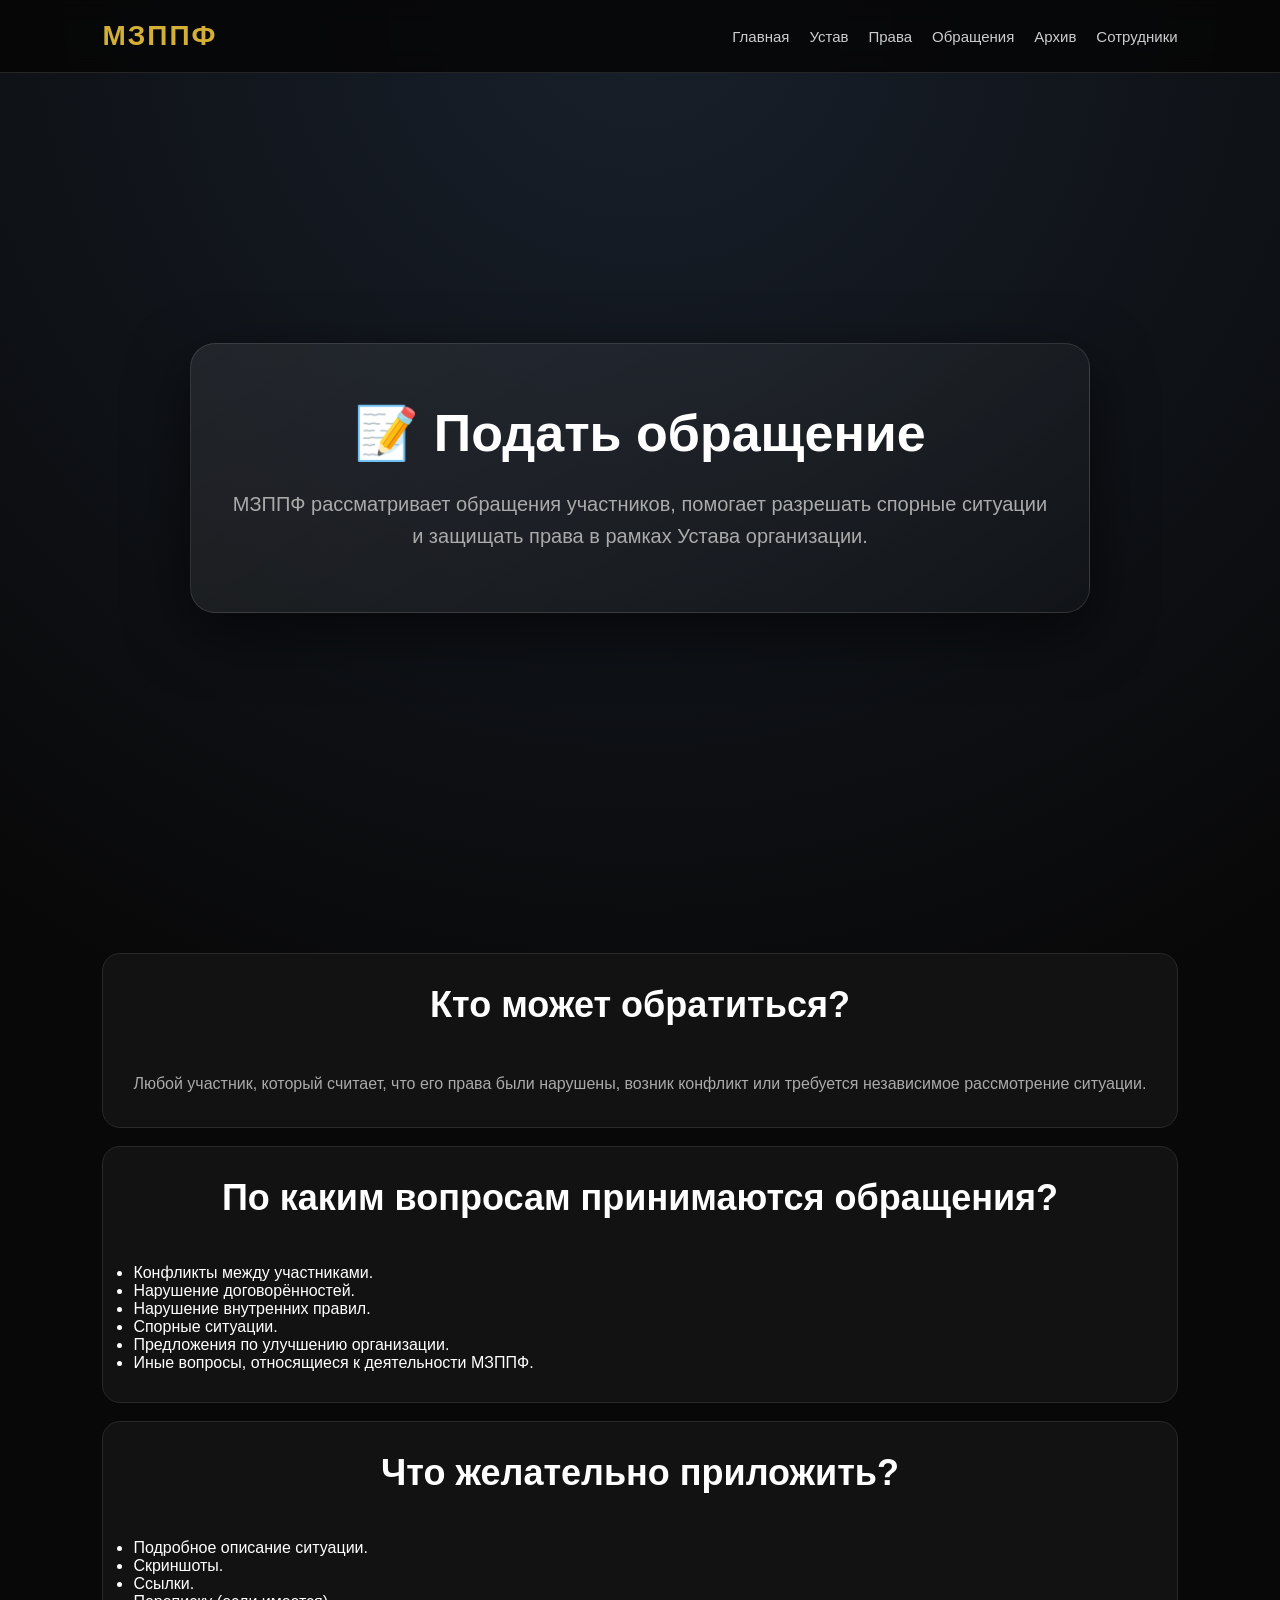
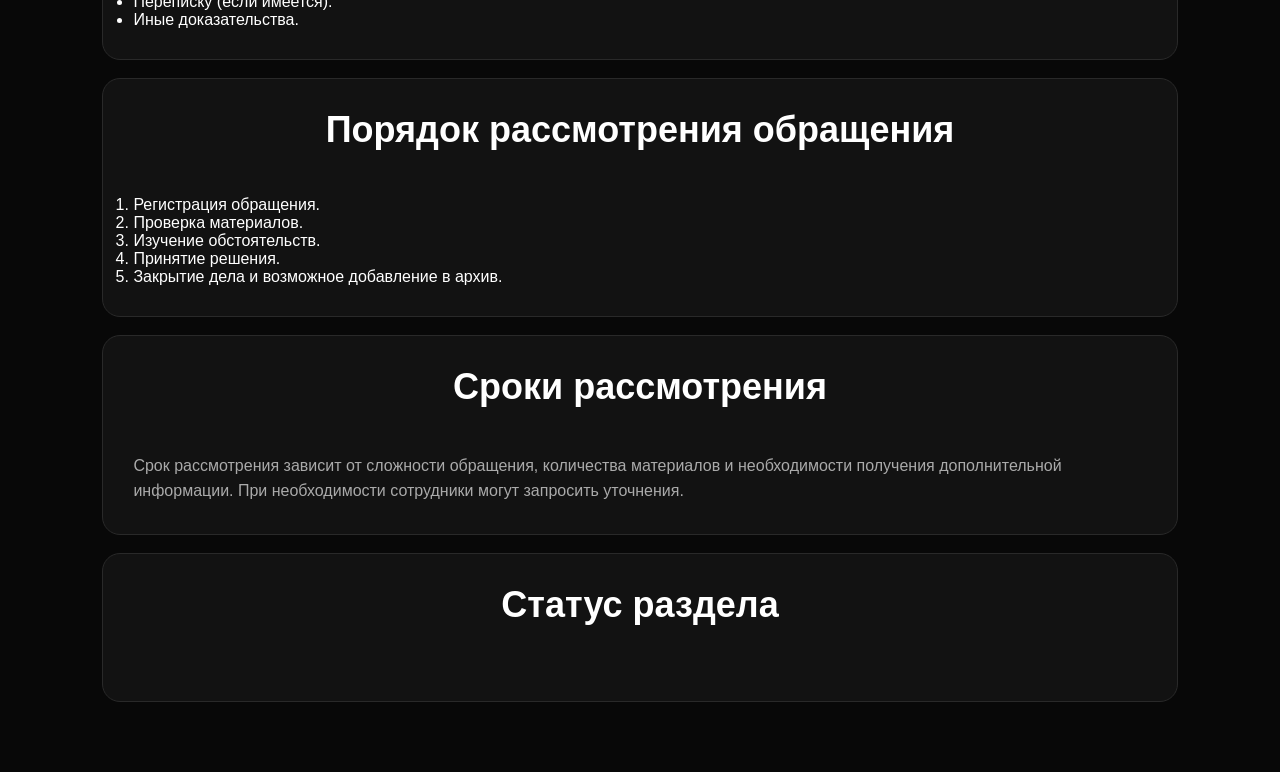
==== pages/appeals.html @ b95d1727 "update" ====
<!DOCTYPE html>
<html lang="ru">
<head>

<meta charset="UTF-8">
<meta name="viewport" content="width=device-width, initial-scale=1.0">

<title>Подать обращение | МЗППФ</title>

<link rel="stylesheet" href="../style.css">

</head>

<body>

<header>

<div class="logo">МЗППФ</div>

<nav>
<a href="../index.html">Главная</a>
<a href="ustav.html">Устав</a>
<a href="rights.html">Права</a>
<a href="appeals.html">Обращения</a>
<a href="archive.html">Архив</a>
<a href="staff.html">Сотрудники</a>
</nav>

</header>

<main>

<section class="hero">

<div class="hero-card">

<h1>📝 Подать обращение</h1>

<p>

МЗППФ рассматривает обращения участников, помогает разрешать спорные ситуации и защищать права в рамках Устава организации.

</p>

</div>

</section>

<section>

<div class="card">

<h2>Кто может обратиться?</h2>

<p>

Любой участник, который считает, что его права были нарушены, возник конфликт или требуется независимое рассмотрение ситуации.

</p>

</div>

<br>

<div class="card">

<h2>По каким вопросам принимаются обращения?</h2>

<ul>

<li>Конфликты между участниками.</li>

<li>Нарушение договорённостей.</li>

<li>Нарушение внутренних правил.</li>

<li>Спорные ситуации.</li>

<li>Предложения по улучшению организации.</li>

<li>Иные вопросы, относящиеся к деятельности МЗППФ.</li>

</ul>

</div>

<br>

<div class="card">

<h2>Что желательно приложить?</h2>

<ul>

<li>Подробное описание ситуации.</li>

<li>Скриншоты.</li>

<li>Ссылки.</li>

<li>Переписку (если имеется).</li>

<li>Иные доказательства.</li>

</ul>

</div>

<br>

<div class="card">

<h2>Порядок рассмотрения обращения</h2>

<ol>

<li>Регистрация обращения.</li>

<li>Проверка материалов.</li>

<li>Изучение обстоятельств.</li>

<li>Принятие решения.</li>

<li>Закрытие дела и возможное добавление в архив.</li>

</ol>

</div>

<br>

<div class="card">

<h2>Сроки рассмотрения</h2>

<p>

Срок рассмотрения зависит от сложности обращения, количества материалов и необходимости получения дополнительной информации. При необходимости сотрудники могут запросить уточнения.

</p>

</div>

<br>

<div class="card">

<h2>Статус раздела</h2
---- style.css ----
/* =========================
   МЗППФ GLOBAL STYLE
========================= */


* {
    margin: 0;
    padding: 0;
    box-sizing: border-box;
}


body {

    background:
    radial-gradient(circle at top, #18202b 0%, #080808 45%);

    color: white;

    font-family:
    "Segoe UI",
    Arial,
    sans-serif;

    min-height:100vh;

}



/* =========================
   HEADER
========================= */


header {

    width:100%;

    display:flex;

    justify-content:space-between;

    align-items:center;

    padding:20px 8%;

    background:
    rgba(5,5,5,0.85);

    border-bottom:1px solid #252525;

    position:sticky;

    top:0;

    z-index:10;

    backdrop-filter:blur(10px);

}



.logo {

    font-size:28px;

    font-weight:800;

    color:#d4af37;

    letter-spacing:2px;

}



nav {

    display:flex;

    gap:20px;

}



nav a {

    color:#ccc;

    text-decoration:none;

    font-size:15px;

    transition:.3s;

}



nav a:hover {

    color:#d4af37;

}



/* =========================
   HERO
========================= */


.hero {

    min-height:90vh;

    display:flex;

    justify-content:center;

    align-items:center;

    padding:30px;

}



.hero-card {

    max-width:900px;

    text-align:center;

    padding:60px 40px;


    background:

    linear-gradient(
    145deg,
    rgba(255,255,255,.08),
    rgba(255,255,255,.02)
    );


    border:

    1px solid rgba(255,255,255,.12);


    border-radius:25px;


    box-shadow:

    0 20px 60px rgba(0,0,0,.6);


}



.hero h1 {

    font-size:52px;

    line-height:1.15;

    margin-bottom:25px;

}



.hero span {

    color:#d4af37;

}



.hero p {

    color:#aaa;

    font-size:20px;

    line-height:1.6;

}



/* =========================
   BUTTONS
========================= */


.buttons {

    margin-top:40px;

    display:flex;

    justify-content:center;

    gap:15px;

}



.btn {

    padding:15px 30px;

    border-radius:12px;

    border:1px solid #555;

    color:white;

    text-decoration:none;

    background:#151515;

    transition:.3s;

}



.btn:hover {

    transform:translateY(-3px);

    border-color:#d4af37;

}



.btn.main {

    background:#d4af37;

    color:#000;

    border:none;

}



.btn.main:hover {

    box-shadow:

    0 0 25px rgba(212,175,55,.5);

}



/* =========================
   SECTIONS
========================= */


section {

    padding:70px 8%;

}



section h2 {

    text-align:center;

    font-size:36px;

    margin-bottom:45px;

}



/* =========================
   CARDS
========================= */


.cards {

    display:grid;

    grid-template-columns:

    repeat(auto-fit,minmax(250px,1fr));


    gap:25px;

}



.card {


    background:

    rgba(20,20,20,.8);


    border:

    1px solid #292929;


    border-radius:18px;


    padding:30px;


    transition:.3s;


}



.card:hover {


    transform:translateY(-7px);


    border-color:#d4af37;


    box-shadow:

    0 10px 30px rgba(0,0,0,.5);


}



.card h3 {

    color:#d4af37;

    margin-bottom:15px;

    font-size:22px;

}



.card p {

    color:#aaa;

    line-height:1.6;

}



.link {

    text-decoration:none;

    color:white;

}



/* =========================
   STATISTICS
========================= */


.stats .card {

    text-align:center;

}



.stats h3 {

    font-size:40px;

}



/* =========================
   FOOTER
========================= */


footer {

    text-align:center;

    padding:35px;

    border-top:

    1px solid #222;


    color:#777;

    line-height:1.6;

}



/* =========================
   MOBILE
========================= */


@media(max-width:800px){


header {

    flex-direction:column;

    gap:20px;

}



nav {

    flex-wrap:wrap;

    justify-content:center;

}



.hero h1 {

    font-size:36px;

}



.hero-card {

    padding:40px 20px;

}



.hero p {

    font-size:17px;

}



.buttons {

    flex-direction:column;

}



.btn {

    width:100%;

}



section h2 {

    font-size:30px;

}


}
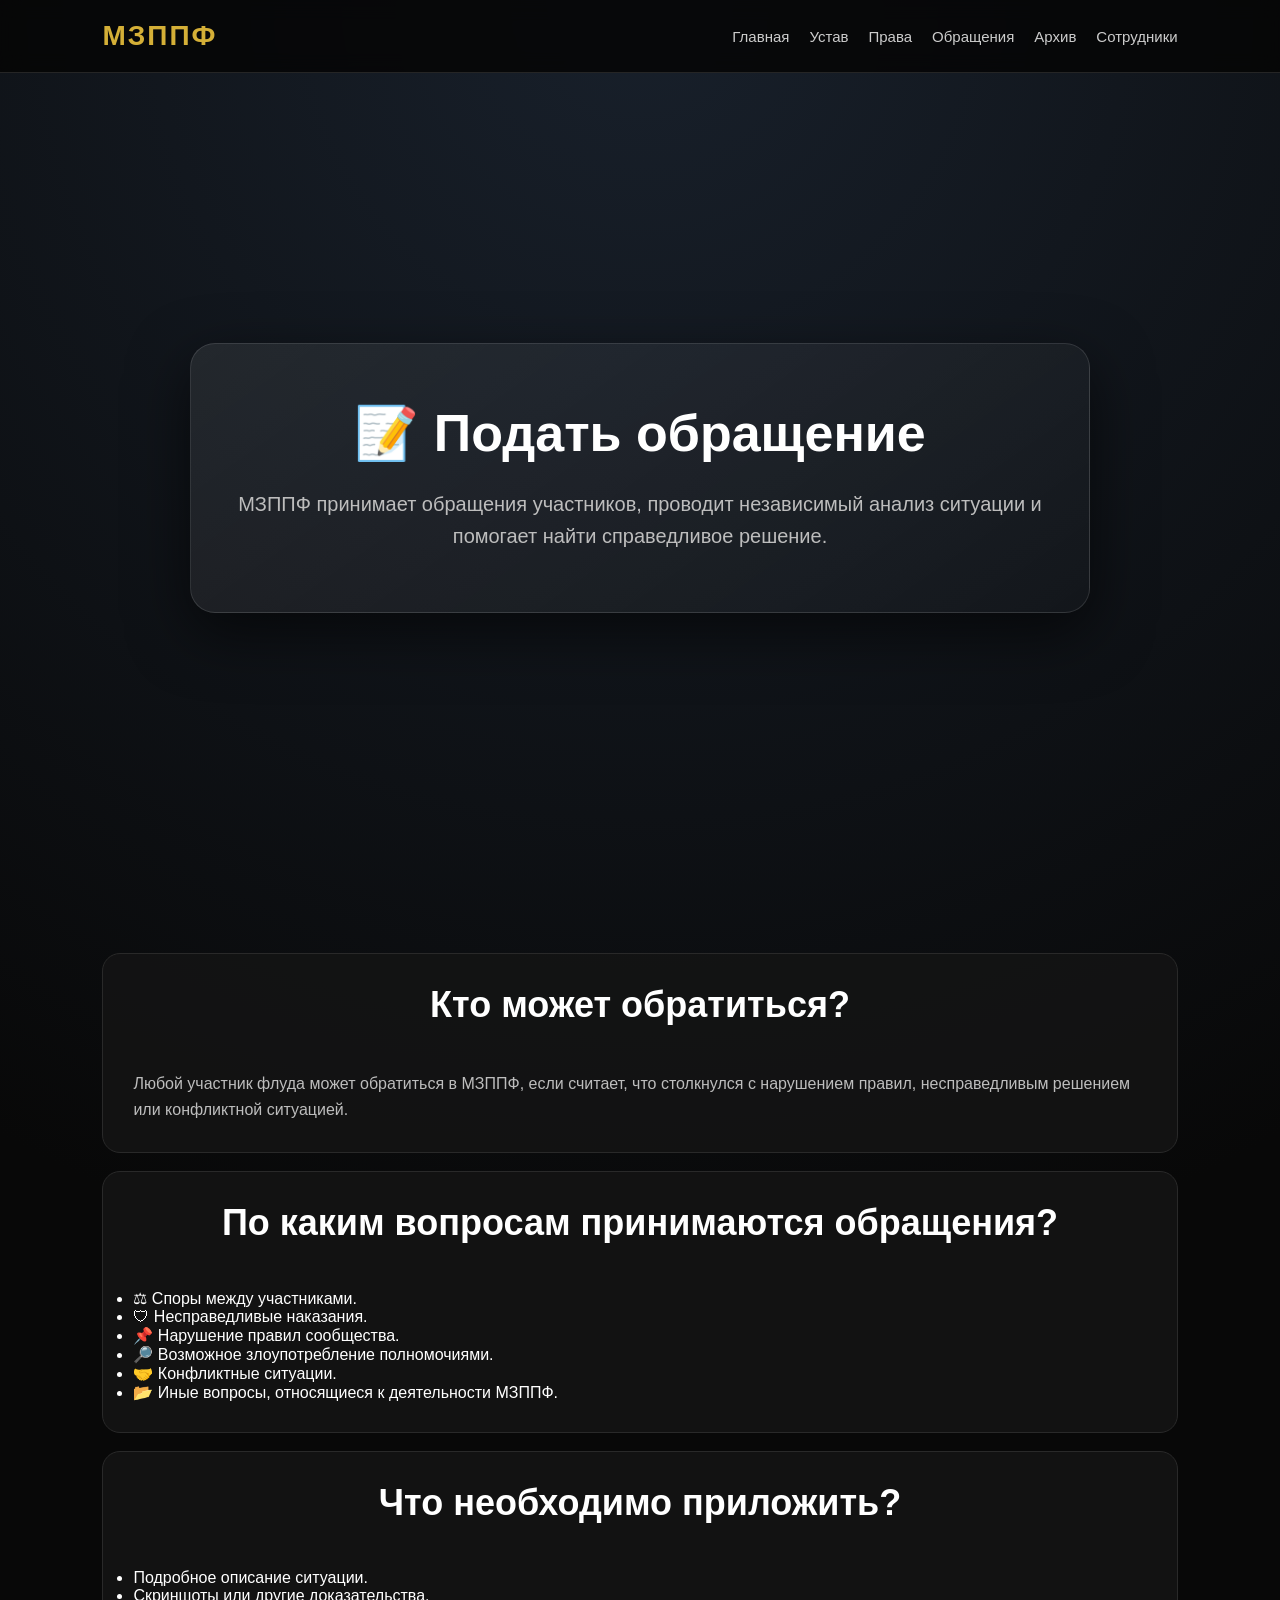
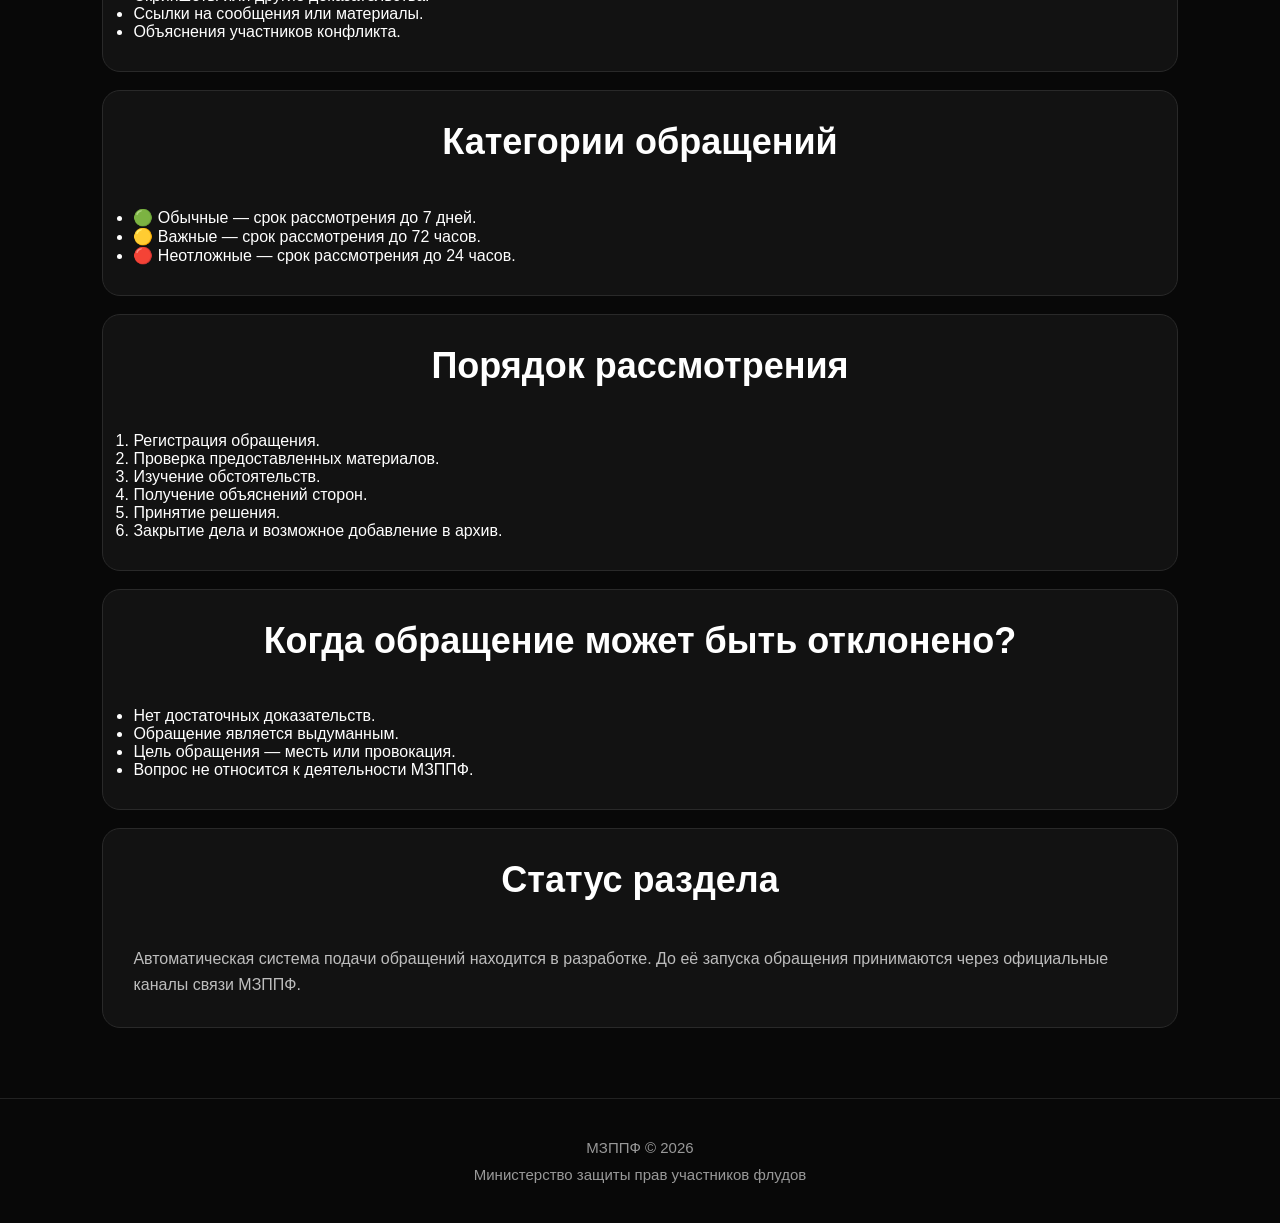
==== commit e38bcd3e: "Update appeals.html" ====
--- a/pages/appeals.html
+++ b/pages/appeals.html
@@ -1,5 +1,6 @@
 <!DOCTYPE html>
 <html lang="ru">
+
 <head>
 
 <meta charset="UTF-8">
@@ -11,139 +12,350 @@
 
 </head>
 
+
 <body>
 
+
 <header>
 
-<div class="logo">МЗППФ</div>
+<div class="logo">
+МЗППФ
+</div>
+
 
 <nav>
+
 <a href="../index.html">Главная</a>
 <a href="ustav.html">Устав</a>
 <a href="rights.html">Права</a>
 <a href="appeals.html">Обращения</a>
 <a href="archive.html">Архив</a>
 <a href="staff.html">Сотрудники</a>
+
 </nav>
 
 </header>
 
+
+
+
 <main>
 
+
+
 <section class="hero">
 
+
 <div class="hero-card">
 
-<h1>📝 Подать обращение</h1>
+
+<h1>
+📝 Подать обращение
+</h1>
+
 
 <p>
 
-МЗППФ рассматривает обращения участников, помогает разрешать спорные ситуации и защищать права в рамках Устава организации.
+МЗППФ принимает обращения участников,
+проводит независимый анализ ситуации
+и помогает найти справедливое решение.
 
 </p>
 
-</div>
+
+
+</div>
+
 
 </section>
 
+
+
+
+
+
 <section>
 
-<div class="card">
-
-<h2>Кто может обратиться?</h2>
+
+
+<div class="card">
+
+
+<h2>
+Кто может обратиться?
+</h2>
+
 
 <p>
 
-Любой участник, который считает, что его права были нарушены, возник конфликт или требуется независимое рассмотрение ситуации.
+Любой участник флуда может обратиться в МЗППФ,
+если считает, что столкнулся с нарушением правил,
+несправедливым решением или конфликтной ситуацией.
 
 </p>
 
-</div>
-
-<br>
-
-<div class="card">
-
-<h2>По каким вопросам принимаются обращения?</h2>
+
+</div>
+
+
+
+<br>
+
+
+
+
+<div class="card">
+
+
+<h2>
+По каким вопросам принимаются обращения?
+</h2>
+
 
 <ul>
 
-<li>Конфликты между участниками.</li>
-
-<li>Нарушение договорённостей.</li>
-
-<li>Нарушение внутренних правил.</li>
-
-<li>Спорные ситуации.</li>
-
-<li>Предложения по улучшению организации.</li>
-
-<li>Иные вопросы, относящиеся к деятельности МЗППФ.</li>
+<li>
+⚖ Споры между участниками.
+</li>
+
+<li>
+🛡 Несправедливые наказания.
+</li>
+
+<li>
+📌 Нарушение правил сообщества.
+</li>
+
+<li>
+🔎 Возможное злоупотребление полномочиями.
+</li>
+
+<li>
+🤝 Конфликтные ситуации.
+</li>
+
+<li>
+📂 Иные вопросы, относящиеся к деятельности МЗППФ.
+</li>
 
 </ul>
 
-</div>
-
-<br>
-
-<div class="card">
-
-<h2>Что желательно приложить?</h2>
+
+</div>
+
+
+
+<br>
+
+
+
+
+<div class="card">
+
+
+<h2>
+Что необходимо приложить?
+</h2>
+
 
 <ul>
 
-<li>Подробное описание ситуации.</li>
-
-<li>Скриншоты.</li>
-
-<li>Ссылки.</li>
-
-<li>Переписку (если имеется).</li>
-
-<li>Иные доказательства.</li>
+<li>
+Подробное описание ситуации.
+</li>
+
+<li>
+Скриншоты или другие доказательства.
+</li>
+
+<li>
+Ссылки на сообщения или материалы.
+</li>
+
+<li>
+Объяснения участников конфликта.
+</li>
 
 </ul>
 
-</div>
-
-<br>
-
-<div class="card">
-
-<h2>Порядок рассмотрения обращения</h2>
+
+</div>
+
+
+
+<br>
+
+
+
+
+<div class="card">
+
+
+<h2>
+Категории обращений
+</h2>
+
+
+<ul>
+
+<li>
+🟢 Обычные — срок рассмотрения до 7 дней.
+</li>
+
+<li>
+🟡 Важные — срок рассмотрения до 72 часов.
+</li>
+
+<li>
+🔴 Неотложные — срок рассмотрения до 24 часов.
+</li>
+
+</ul>
+
+
+</div>
+
+
+
+<br>
+
+
+
+
+<div class="card">
+
+
+<h2>
+Порядок рассмотрения
+</h2>
+
 
 <ol>
 
-<li>Регистрация обращения.</li>
-
-<li>Проверка материалов.</li>
-
-<li>Изучение обстоятельств.</li>
-
-<li>Принятие решения.</li>
-
-<li>Закрытие дела и возможное добавление в архив.</li>
+<li>
+Регистрация обращения.
+</li>
+
+<li>
+Проверка предоставленных материалов.
+</li>
+
+<li>
+Изучение обстоятельств.
+</li>
+
+<li>
+Получение объяснений сторон.
+</li>
+
+<li>
+Принятие решения.
+</li>
+
+<li>
+Закрытие дела и возможное добавление в архив.
+</li>
 
 </ol>
 
-</div>
-
-<br>
-
-<div class="card">
-
-<h2>Сроки рассмотрения</h2>
+
+</div>
+
+
+
+<br>
+
+
+
+
+<div class="card">
+
+
+<h2>
+Когда обращение может быть отклонено?
+</h2>
+
+
+<ul>
+
+<li>
+Нет достаточных доказательств.
+</li>
+
+<li>
+Обращение является выдуманным.
+</li>
+
+<li>
+Цель обращения — месть или провокация.
+</li>
+
+<li>
+Вопрос не относится к деятельности МЗППФ.
+</li>
+
+</ul>
+
+
+</div>
+
+
+
+<br>
+
+
+
+
+<div class="card">
+
+
+<h2>
+Статус раздела
+</h2>
+
 
 <p>
 
-Срок рассмотрения зависит от сложности обращения, количества материалов и необходимости получения дополнительной информации. При необходимости сотрудники могут запросить уточнения.
+Автоматическая система подачи обращений находится
+в разработке.
+
+До её запуска обращения принимаются через официальные
+каналы связи МЗППФ.
 
 </p>
 
-</div>
-
-<br>
-
-<div class="card">
-
-<h2>Статус раздела</h2+
+</div>
+
+
+
+</section>
+
+
+
+</main>
+
+
+
+
+
+
+<footer>
+
+МЗППФ © 2026
+
+<br>
+
+Министерство защиты прав участников флудов
+
+</footer>
+
+
+
+
+<script src="../script.js"></script>
+
+
+</body>
+
+</html>
--- a/style.css
+++ b/style.css
@@ -4,26 +4,55 @@
 
 
 * {
-    margin: 0;
-    padding: 0;
-    box-sizing: border-box;
-}
+
+    margin:0;
+
+    padding:0;
+
+    box-sizing:border-box;
+
+}
+
+
+/* Защита от выхода элементов за экран */
+
+html {
+
+    overflow-x:hidden;
+
+}
+
+
+p,
+h1,
+h2,
+h3,
+a {
+
+    overflow-wrap:break-word;
+
+}
+
 
 
 body {
 
     background:
+
     radial-gradient(circle at top, #18202b 0%, #080808 45%);
 
-    color: white;
+    color:white;
 
     font-family:
+
     "Segoe UI",
     Arial,
     sans-serif;
 
     min-height:100vh;
 
+    overflow-x:hidden;
+
 }
 
 
@@ -46,6 +75,7 @@
     padding:20px 8%;
 
     background:
+
     rgba(5,5,5,0.85);
 
     border-bottom:1px solid #252525;
@@ -130,6 +160,8 @@
 
 
 .hero-card {
+
+    width:100%;
 
     max-width:900px;
 
@@ -160,6 +192,8 @@
     0 20px 60px rgba(0,0,0,.6);
 
 
+    overflow:hidden;
+
 }
 
 
@@ -186,7 +220,7 @@
 
 .hero p {
 
-    color:#aaa;
+    color:#bdbdbd;
 
     font-size:20px;
 
@@ -334,6 +368,8 @@
     transition:.3s;
 
 
+    overflow:hidden;
+
 }
 
 
@@ -370,10 +406,12 @@
 
 .card p {
 
-    color:#aaa;
+    color:#bdbdbd;
 
     line-height:1.6;
 
+    font-size:16px;
+
 }
 
 
@@ -384,6 +422,8 @@
 
     color:white;
 
+    display:block;
+
 }
 
 
@@ -425,9 +465,11 @@
     1px solid #222;
 
 
-    color:#777;
-
-    line-height:1.6;
+    color:#999;
+
+    line-height:1.8;
+
+    font-size:15px;
 
 }
 
@@ -461,9 +503,19 @@
 
 
 
+.hero {
+
+    min-height:auto;
+
+    padding:20px;
+
+}
+
+
+
 .hero h1 {
 
-    font-size:36px;
+    font-size:34px;
 
 }
 
@@ -501,9 +553,25 @@
 
 
 
+section {
+
+    padding:50px 5%;
+
+}
+
+
+
 section h2 {
 
-    font-size:30px;
+    font-size:28px;
+
+}
+
+
+
+.card {
+
+    padding:25px;
 
 }
 
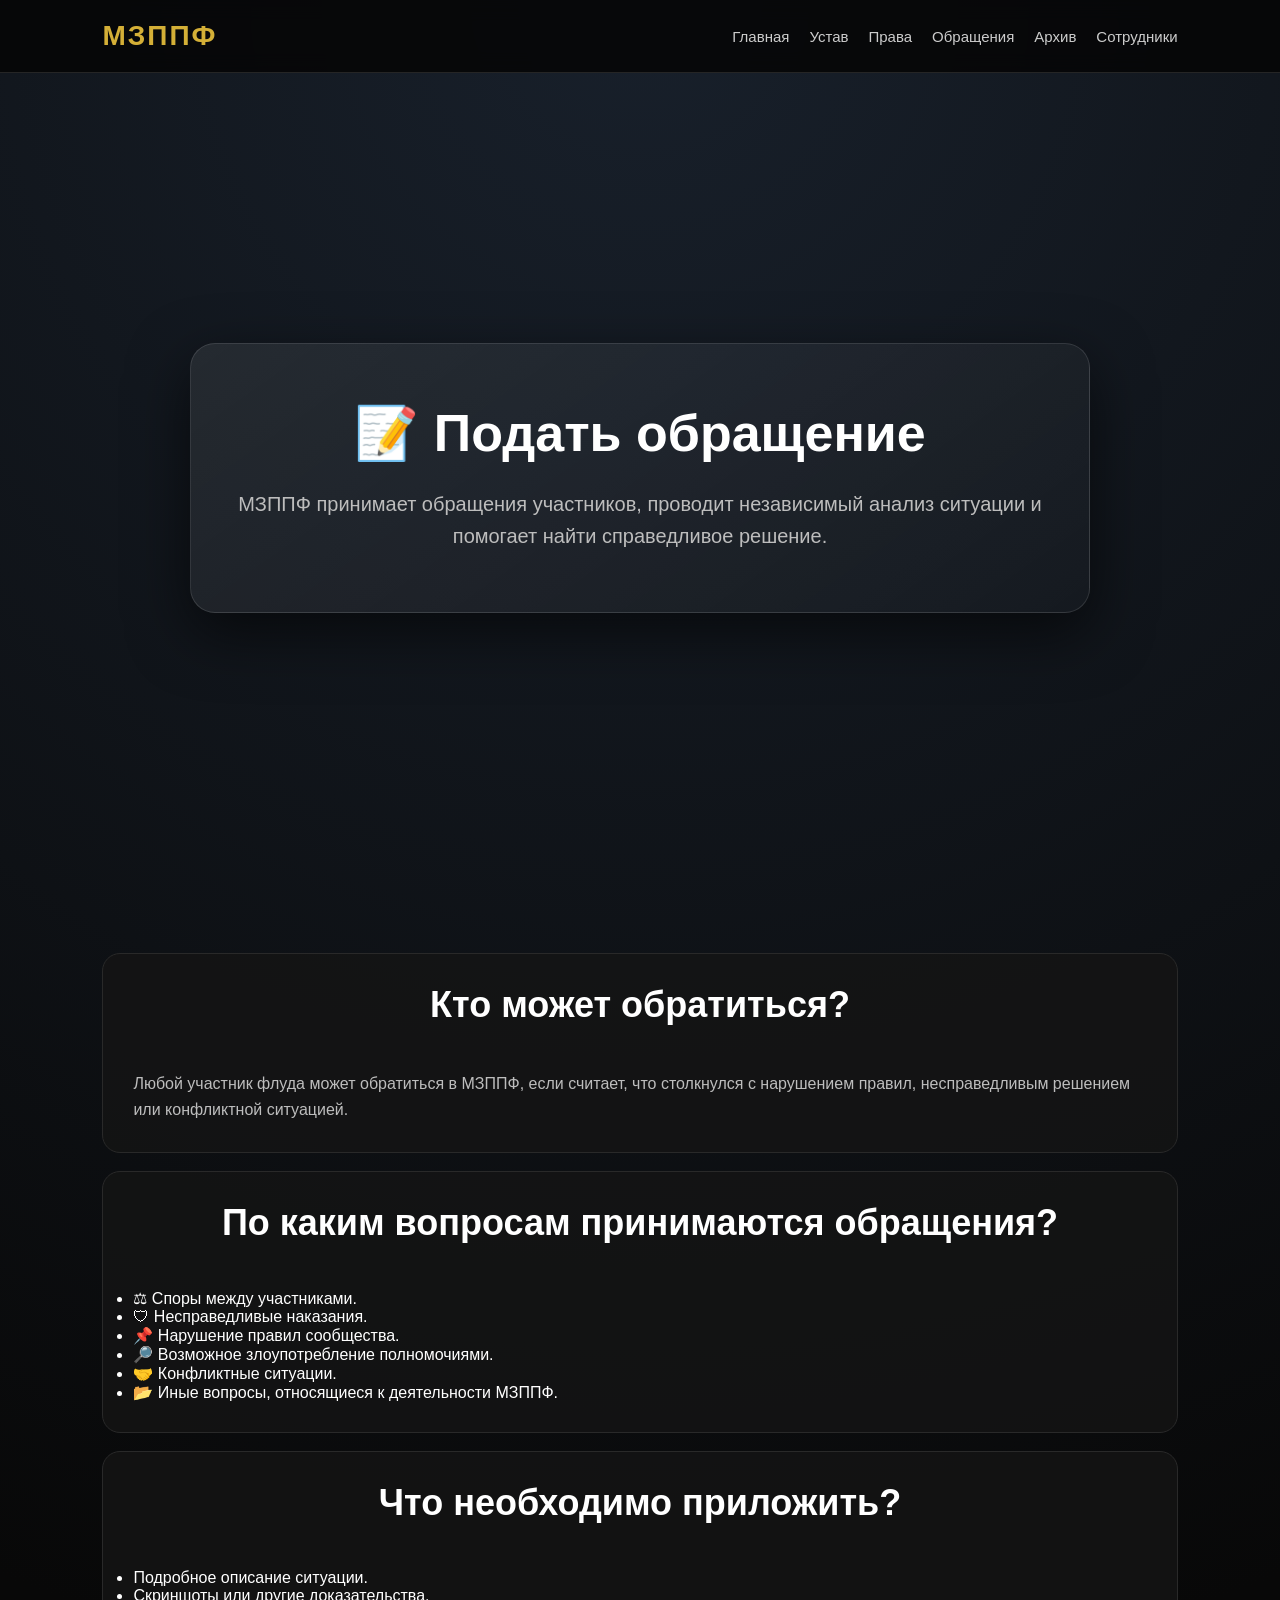
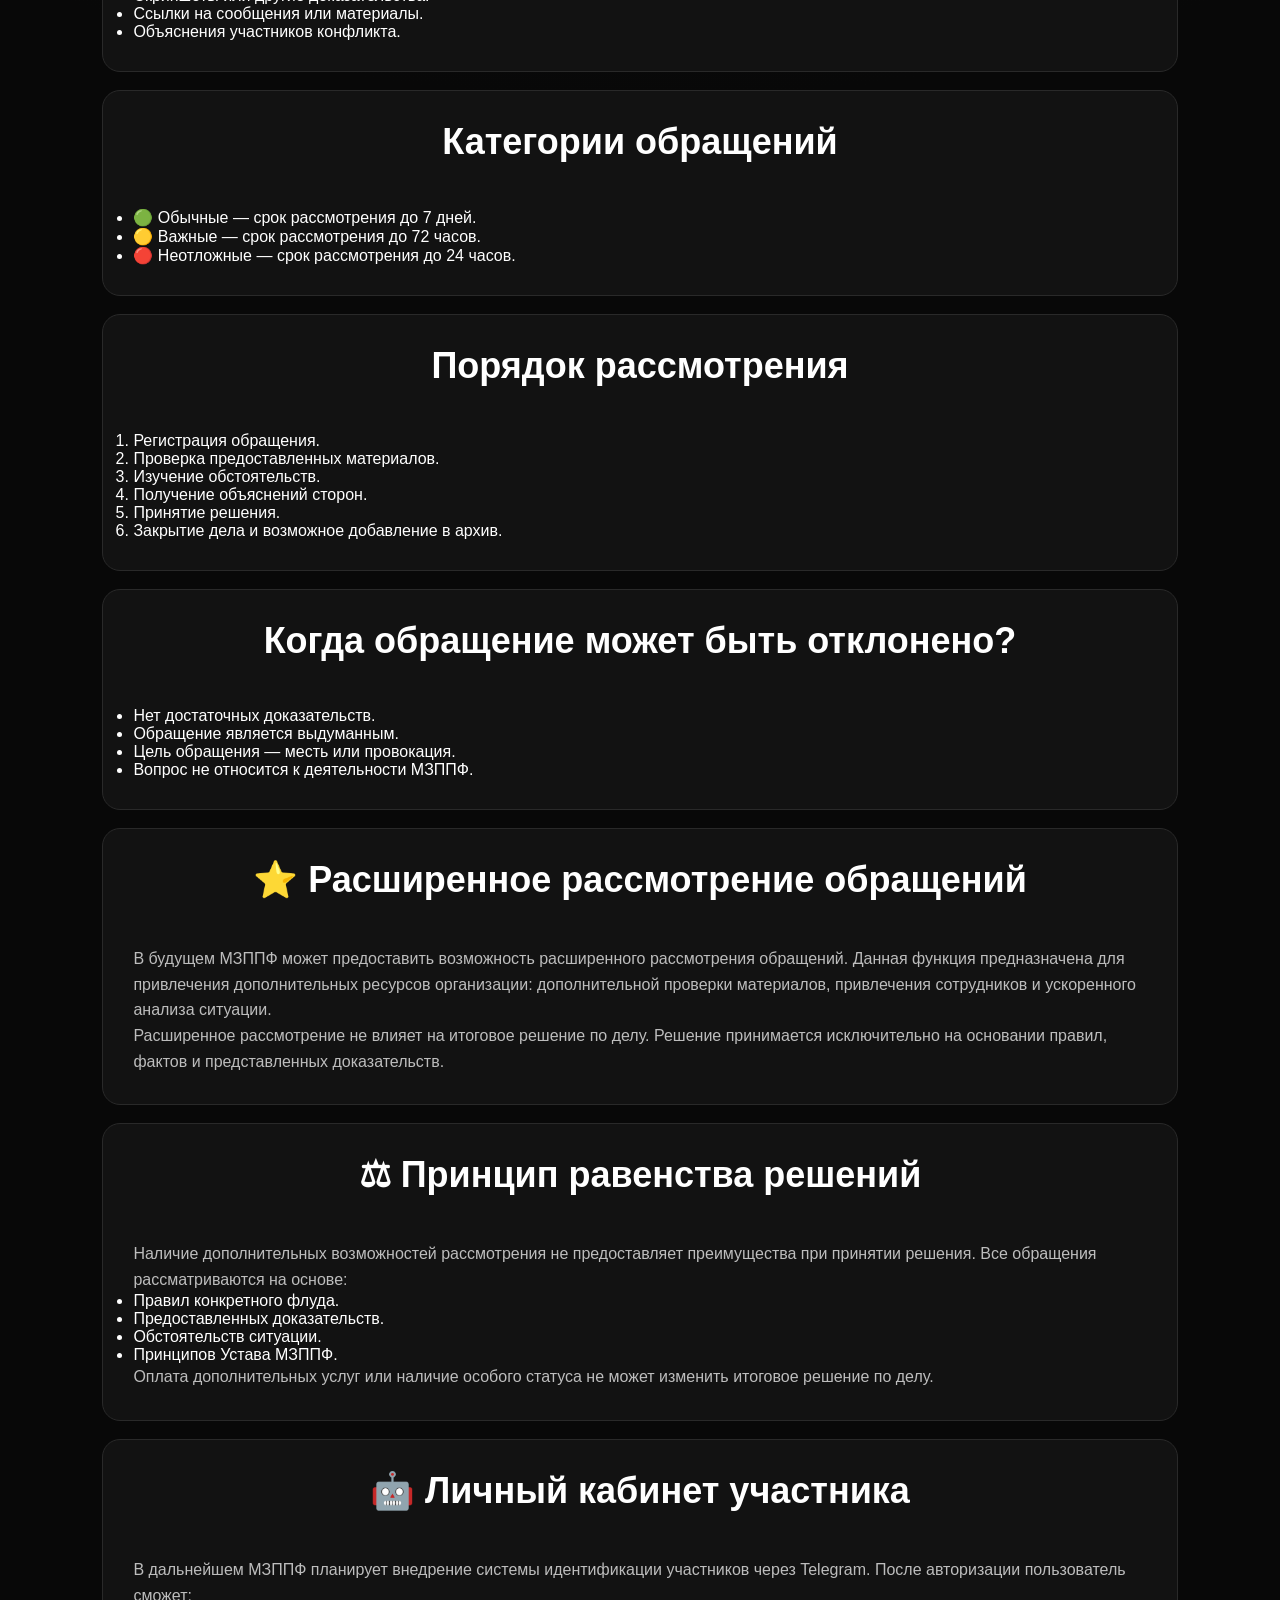
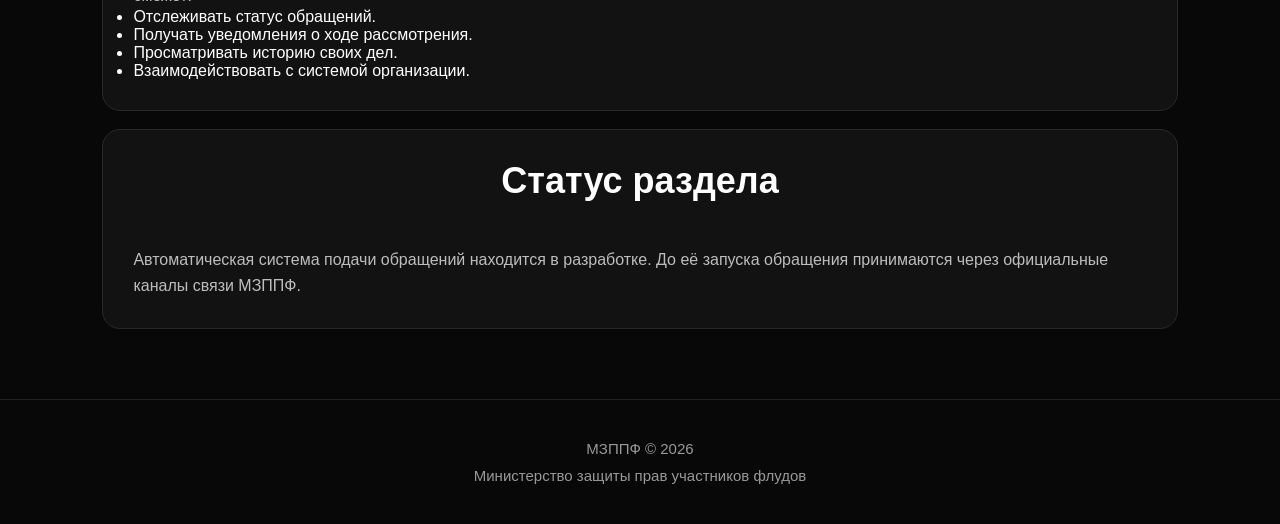
==== commit 5780531e: "Update appeals.html" ====
--- a/pages/appeals.html
+++ b/pages/appeals.html
@@ -300,6 +300,140 @@
 </div>
 
 
+<br>
+
+
+<div class="card">
+
+
+<h2>
+⭐ Расширенное рассмотрение обращений
+</h2>
+
+
+<p>
+
+В будущем МЗППФ может предоставить возможность
+расширенного рассмотрения обращений.
+
+Данная функция предназначена для привлечения
+дополнительных ресурсов организации:
+дополнительной проверки материалов,
+привлечения сотрудников и ускоренного анализа ситуации.
+
+</p>
+
+
+<p>
+
+Расширенное рассмотрение не влияет на итоговое
+решение по делу.
+
+Решение принимается исключительно на основании
+правил, фактов и представленных доказательств.
+
+</p>
+
+
+</div>
+
+
+<br>
+
+
+<div class="card">
+
+
+<h2>
+⚖ Принцип равенства решений
+</h2>
+
+
+<p>
+
+Наличие дополнительных возможностей рассмотрения
+не предоставляет преимущества при принятии решения.
+
+Все обращения рассматриваются на основе:
+</p>
+
+
+<ul>
+
+<li>
+Правил конкретного флуда.
+</li>
+
+<li>
+Предоставленных доказательств.
+</li>
+
+<li>
+Обстоятельств ситуации.
+</li>
+
+<li>
+Принципов Устава МЗППФ.
+</li>
+
+</ul>
+
+
+<p>
+
+Оплата дополнительных услуг или наличие особого статуса
+не может изменить итоговое решение по делу.
+
+</p>
+
+
+</div>
+
+
+<br>
+
+
+<div class="card">
+
+
+<h2>
+🤖 Личный кабинет участника
+</h2>
+
+
+<p>
+
+В дальнейшем МЗППФ планирует внедрение системы
+идентификации участников через Telegram.
+
+После авторизации пользователь сможет:
+
+</p>
+
+
+<ul>
+
+<li>
+Отслеживать статус обращений.
+</li>
+
+<li>
+Получать уведомления о ходе рассмотрения.
+</li>
+
+<li>
+Просматривать историю своих дел.
+</li>
+
+<li>
+Взаимодействовать с системой организации.
+</li>
+
+</ul>
+
+
+</div>
+
 
 <br>
 
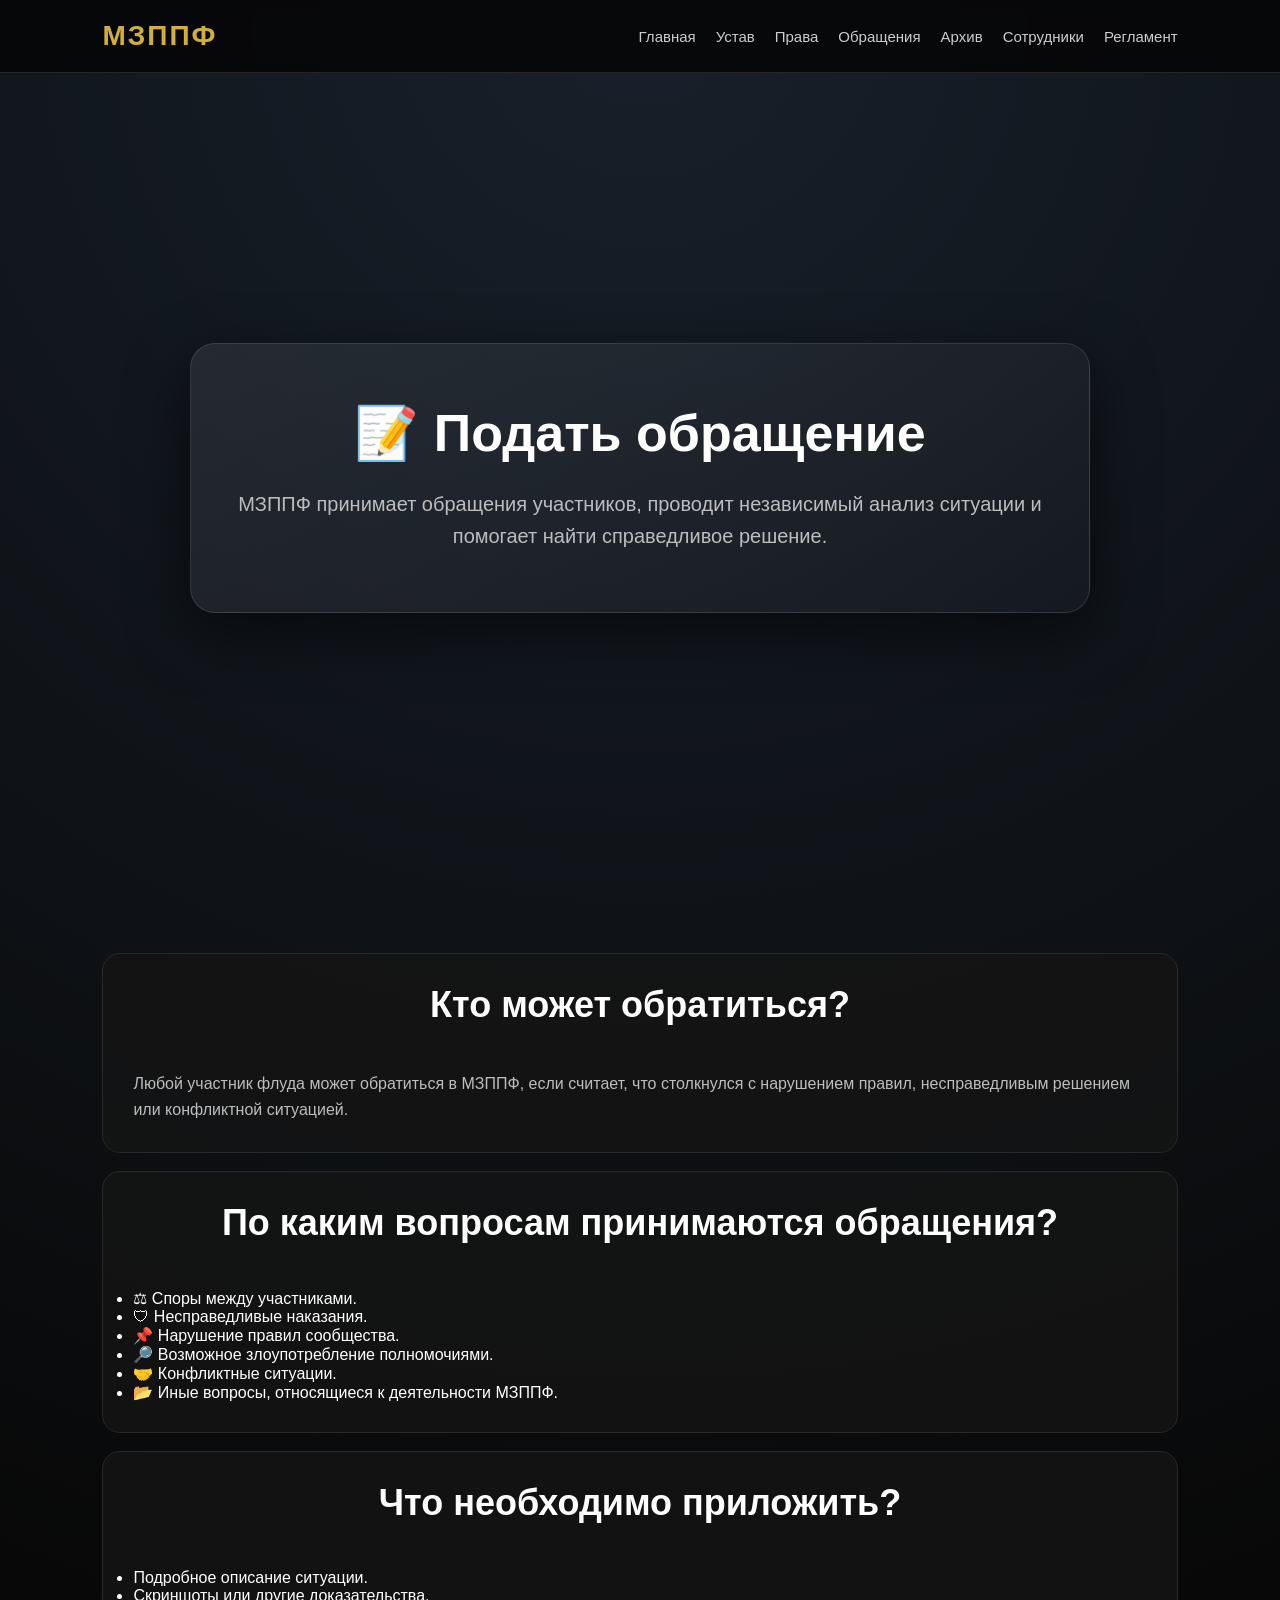
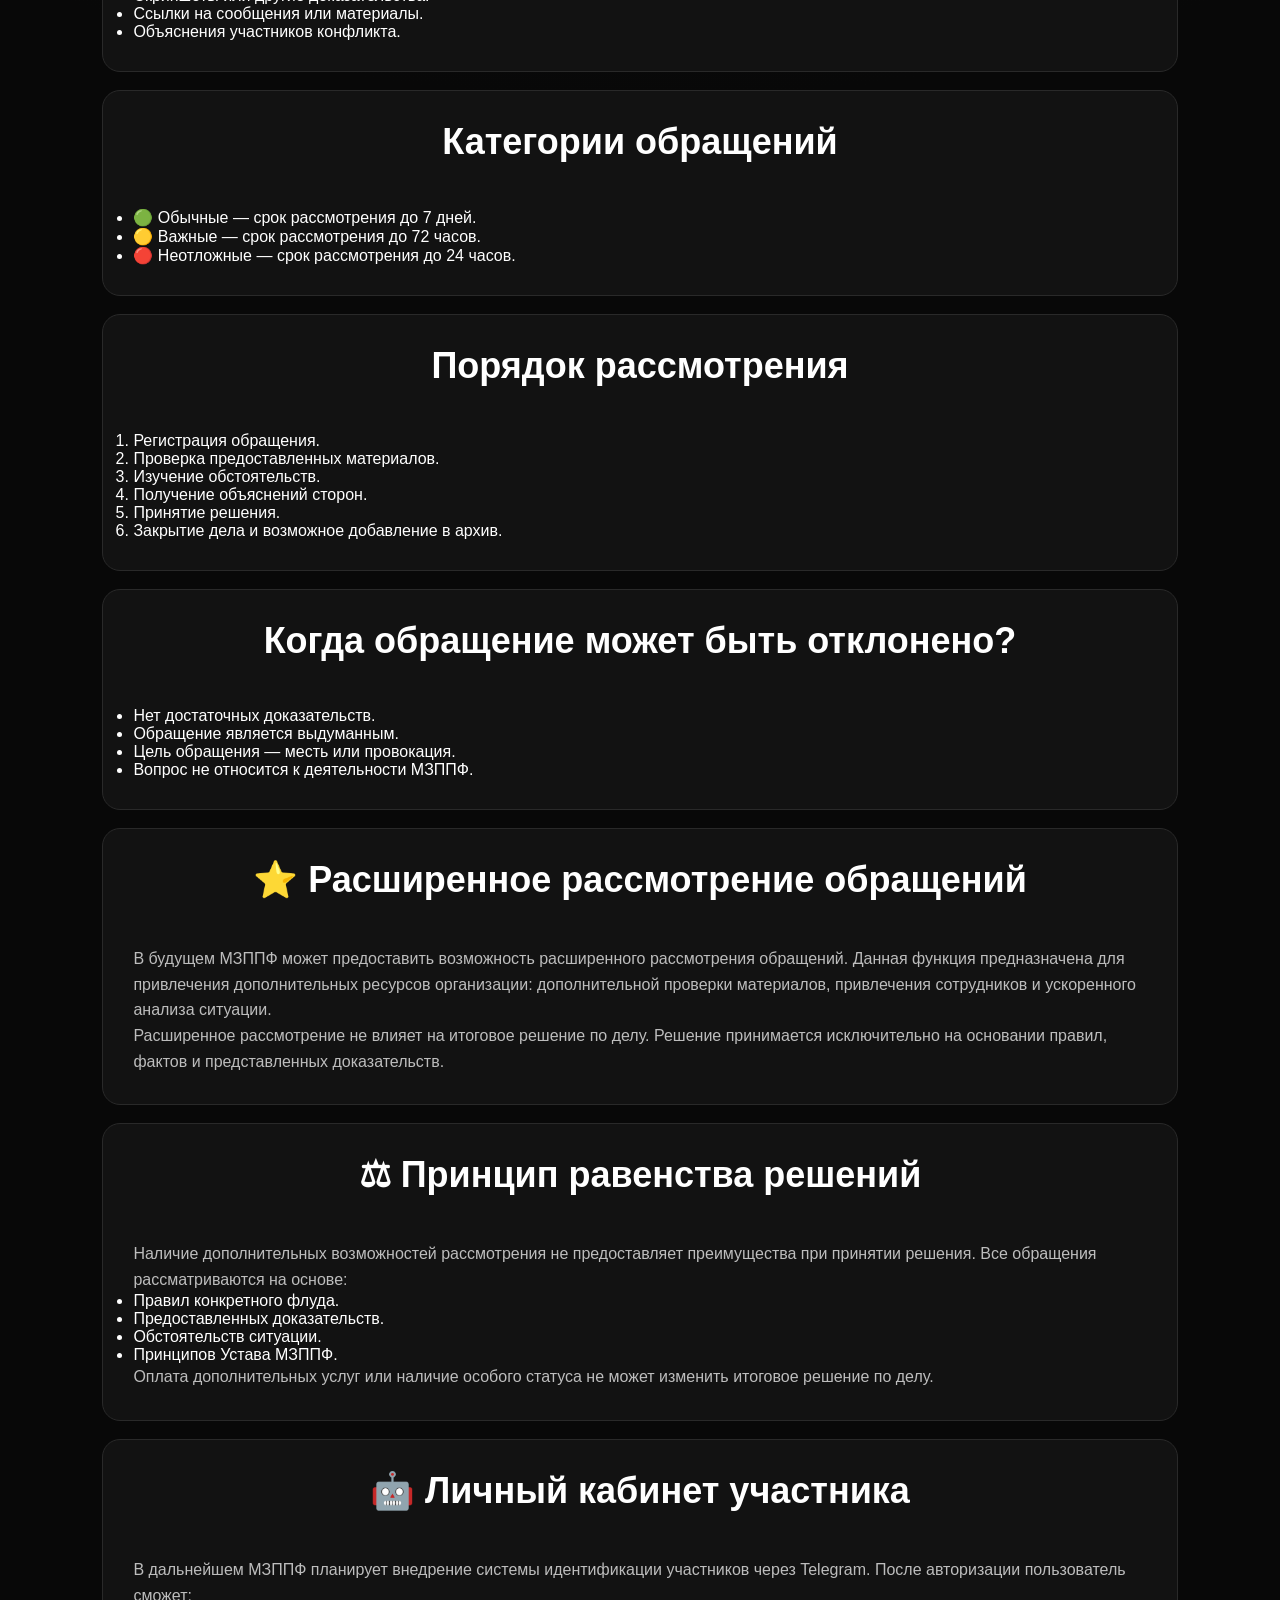
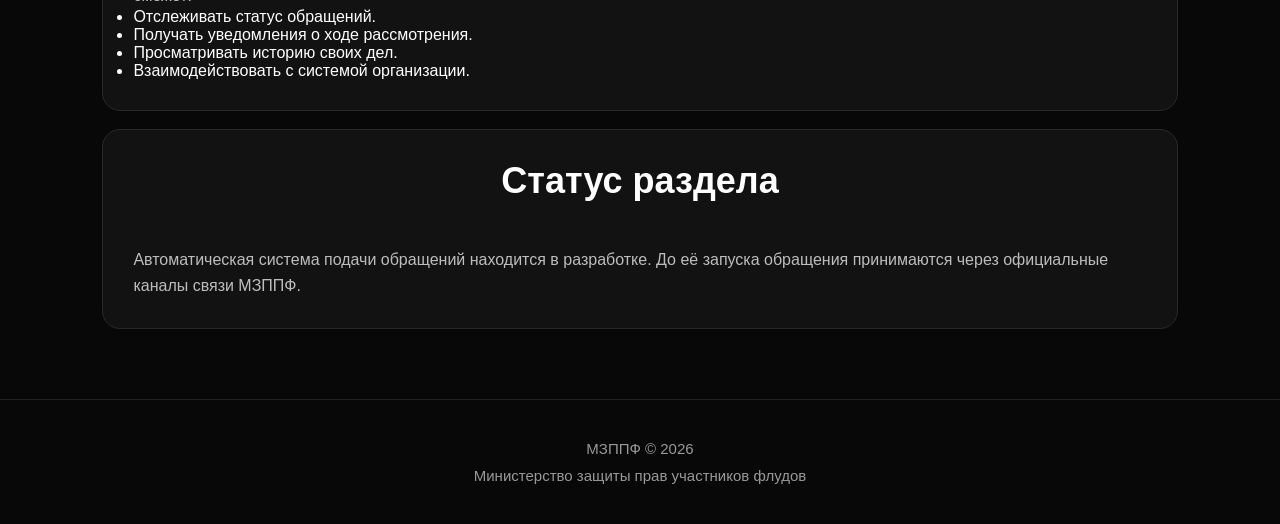
==== commit cbe5efe1: "Update appeals.html" ====
--- a/pages/appeals.html
+++ b/pages/appeals.html
@@ -31,6 +31,7 @@
 <a href="appeals.html">Обращения</a>
 <a href="archive.html">Архив</a>
 <a href="staff.html">Сотрудники</a>
+<a href="regulations.html">Регламент</a>
 
 </nav>
 
